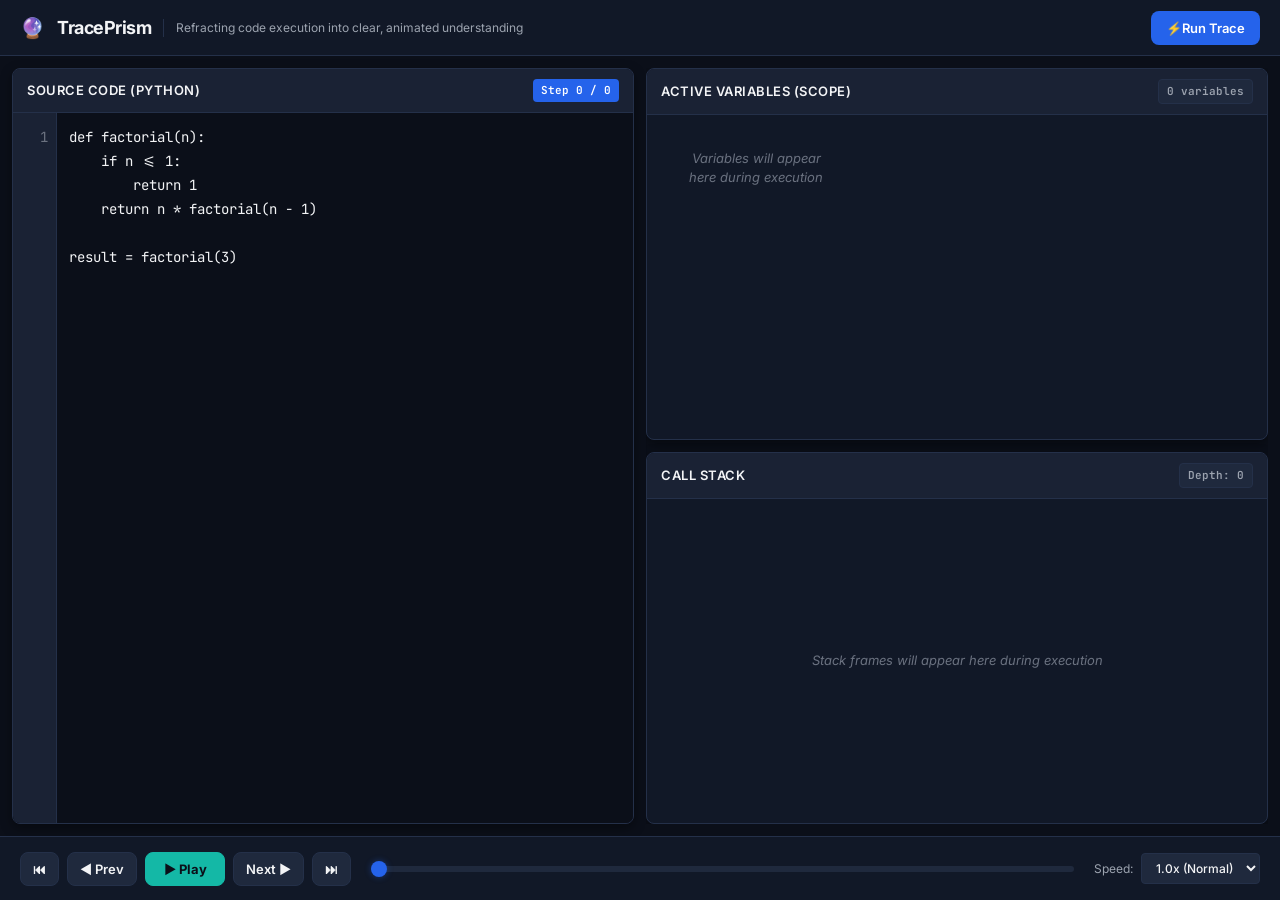
==== frontend/index.html @ 5788d7be "feat(frontend): implement responsive dark theme layout with CSS Grid, custom properties, and animati" ====
<!DOCTYPE html>
<html lang="en">
<head>
    <meta charset="UTF-8">
    <meta name="viewport" content="width=device-width, initial-scale=1.0">
    <title>TracePrism - Interactive Code & Memory Visualizer</title>
    
    <!-- Google Fonts: Inter (UI) & JetBrains Mono (Code) -->
    <link rel="preconnect" href="https://fonts.googleapis.com">
    <link rel="preconnect" href="https://fonts.gstatic.com" crossorigin>
    <link href="https://fonts.googleapis.com/css2?family=Inter:wght@400;500;600;700&family=JetBrains+Mono:wght@400;500;600&display=swap" rel="stylesheet">      <!-- show text using default system font then swap to custom font once it loads -->
    
    <link rel="stylesheet" href="style.css">
</head>

<body>
    <div class="app-container">
        <header class="header">     <!-- Header Bar -->
            <div class="header-brand">
                <span class="logo-icon">🔮</span>
                <h1 class="logo-title">TracePrism</h1>
                <span class="tagline">Refracting code execution into clear, animated understanding</span>
            </div>
            <div class="header-actions">
                <button id="btn-trace" class="btn btn-primary">
                    <span class="btn-icon">⚡</span> Run Trace
                </button>
            </div>
        </header>

        <!-- Main Workspace (Grid: Left Editor, Right Visualizers) -->
        <main class="workspace">
            <!-- Left Panel: Code Input & Stepper -->
            <section class="panel panel-editor">
                <div class="panel-header">
                    <span class="panel-title">Source Code (Python)</span>
                    <span id="step-indicator" class="badge">Step 0 / 0</span>
                </div>
                <div class="editor-wrapper">
                    <!-- Line Numbers Gutter -->
                    <div id="line-numbers" class="line-numbers">1</div>
                    <!-- Code Textarea -->
                    <textarea id="code-input" class="code-input" spellcheck="false">def factorial(n):
    if n <= 1:
        return 1
    return n * factorial(n - 1)

result = factorial(3)</textarea>
                    <!-- Visual Line Highlight Overlay -->
                    <div id="line-highlight" class="line-highlight"></div>
                </div>
            </section>

            <!-- Right Panel: State Visualizers (Vars on Top, Stack on Bottom) -->
            <section class="panel-group">
                <!-- Top Right: Variables Panel -->
                <section class="panel panel-variables">
                    <div class="panel-header">
                        <span class="panel-title">Active Variables (Scope)</span>
                        <span id="var-count" class="badge badge-subtle">0 variables</span>
                    </div>
                    <div id="variables-container" class="variables-grid">
                        <div class="empty-state">Variables will appear here during execution</div>
                    </div>
                </section>

                <!-- Bottom Right: Call Stack Panel -->
                <section class="panel panel-stack">
                    <div class="panel-header">
                        <span class="panel-title">Call Stack</span>
                        <span id="stack-depth" class="badge badge-subtle">Depth: 0</span>
                    </div>
                    <div id="stack-container" class="stack-list">
                        <div class="empty-state">Stack frames will appear here during execution</div>
                    </div>
                </section>
            </section>
        </main>

        <!-- Bottom Playback Control Bar -->
        <footer class="controls-bar">
            <div class="controls-group">
                <button id="btn-first" class="btn btn-control" title="Jump to start (Home)">⏮</button>
                <button id="btn-prev" class="btn btn-control" title="Previous step (Left Arrow)">◀ Prev</button>
                <button id="btn-play" class="btn btn-control btn-play" title="Auto-play (Space)">▶ Play</button>
                <button id="btn-next" class="btn btn-control" title="Next step (Right Arrow)">Next ▶</button>
                <button id="btn-last" class="btn btn-control" title="Jump to end (End)">⏭</button>
            </div>

            <!-- Progress Bar / Scrubber -->
            <div class="scrubber-wrapper">
                <input type="range" id="timeline-slider" class="timeline-slider" min="0" max="0" value="0">
            </div>

            <!-- Speed Control -->
            <div class="speed-group">
                <label for="speed-select" class="speed-label">Speed:</label>
                <select id="speed-select" class="speed-select">
                    <option value="1500">0.5x (Slow)</option>
                    <option value="800" selected>1.0x (Normal)</option>
                    <option value="400">2.0x (Fast)</option>
                    <option value="150">4.0x (Turbo)</option>
                </select>
            </div>
        </footer>
    </div>

    <script src="app.js"></script>
    <script src="visualizer.js"></script>
    <script src="controls.js"></script>
</body>
</html>
---- frontend/style.css ----
:root {
    /* Background Palette (Dark Navy & Charcoal) */
    --bg-app: #0b0f19;
    --bg-panel: #111827;
    --bg-panel-header: #1a2234;
    --bg-element: #1f293d;
    --bg-element-hover: #2d3a54;

    /* Text Palette */
    --text-main: #f3f4f6;
    --text-muted: #9ca3af;
    --text-dim: #6b7280;

    /* Brand & Accent Colors */
    --accent-blue: #2563eb;
    --accent-blue-hover: #1d4ed8;
    --accent-blue-glow: rgba(37, 99, 235, 0.4);
    --accent-teal: #14b8a6;
    --accent-red: #ef4444;

    /* Data Type Color Coding (Accessible Hues) */
    --type-int: #60a5fa;      /* Blue */
    --type-float: #38bdf8;    /* Sky Blue */
    --type-str: #4ade80;      /* Green */
    --type-bool: #f87171;     /* Soft Red */
    --type-list: #fb923c;     /* Orange */
    --type-dict: #c084fc;     /* Purple */
    --type-none: #9ca3af;     /* Gray */

    /* Typography */
    --font-ui: 'Inter', -apple-system, BlinkMacSystemFont, sans-serif;
    --font-code: 'JetBrains Mono', 'Fira Code', monospace;
    --line-height-code: 24px;
    --font-size-code: 14px;

    /* Borders & Shadows */
    --border-color: #243049;
    --border-radius-sm: 4px;
    --border-radius-md: 8px;
    --border-radius-lg: 12px;
    --shadow-panel: 0 4px 12px rgba(0, 0, 0, 0.4);

    /* Animation Timing */
    --transition-fast: 150ms ease;
    --transition-normal: 250ms ease;
    --transition-smooth: 350ms cubic-bezier(0.4, 0, 0.2, 1);
}

/* global reset and base rules */
*, *::before, *::after {
    box-sizing: border-box;
    margin: 0;
    padding: 0;
}

html, body {
    width: 100%;
    height: 100%;
    overflow: hidden;       /* App acts like a desktop software window */
    background-color: var(--bg-app);
    color: var(--text-main);
    font-family: var(--font-ui);
    font-size: 14px;
    line-height: 1.5;
    -webkit-font-smoothing: antialiased;
}

   /* master app container (css grid) */
.app-container {
    display: grid;
    grid-template-rows: 56px 1fr 64px;  /* Rows: Header, Workspace, Controls */
    width: 100vw;
    height: 100vh;
}

 /* header bar */
.header {
    display: flex;
    align-items: center;
    justify-content: space-between;
    padding: 0 20px;
    background-color: var(--bg-panel);
    border-bottom: 1px solid var(--border-color);
    z-index: 10;
}

.header-brand {
    display: flex;
    align-items: center;
    gap: 12px;
}

.logo-icon {
    font-size: 20px;
}

.logo-title {
    font-size: 18px;
    font-weight: 700;
    color: var(--text-main);
    letter-spacing: -0.5px;
}

.tagline {
    font-size: 12px;
    color: var(--text-muted);
    border-left: 1px solid var(--border-color);
    padding-left: 12px;
}

/* main workspace (2 cols) */
.workspace {
    display: grid;
    grid-template-columns: 1fr 1fr; /* 50% Editor, 50% Visualizer */
    gap: 12px;
    padding: 12px;
    height: 100%;
    overflow: hidden;
}

/* Right side vertical panel stack */
.panel-group {
    display: grid;
    grid-template-rows: 1fr 1fr; /* 50% Variables (Top), 50% Stack (Bottom) */
    gap: 12px;
    height: 100%;
    overflow: hidden;
}

/* SHARED PANEL STYLING */
.panel {
    display: flex;
    flex-direction: column;
    background-color: var(--bg-panel);
    border: 1px solid var(--border-color);
    border-radius: var(--border-radius-md);
    box-shadow: var(--shadow-panel);
    overflow: hidden;
}

.panel-header {
    display: flex;
    align-items: center;
    justify-content: space-between;
    padding: 10px 14px;
    background-color: var(--bg-panel-header);
    border-bottom: 1px solid var(--border-color);
    flex-shrink: 0;
}

.panel-title {
    font-size: 13px;
    font-weight: 600;
    color: var(--text-main);
    text-transform: uppercase;
    letter-spacing: 0.5px;
}

.badge {
    font-family: var(--font-code);
    font-size: 11px;
    font-weight: 600;
    padding: 3px 8px;
    border-radius: var(--border-radius-sm);
    background-color: var(--accent-blue);
    color: #ffffff;
}

.badge-subtle {
    background-color: var(--bg-element);
    color: var(--text-muted);
    border: 1px solid var(--border-color);
}

.empty-state {
    display: flex;
    align-items: center;
    justify-content: center;
    height: 100%;
    color: var(--text-dim);
    font-style: italic;
    font-size: 13px;
    text-align: center;
    padding: 20px;
}

/* code editor and line highlighting */
.panel-editor {
    height: 100%;
}

.editor-wrapper {
    position: relative;
    display: flex;
    flex: 1;
    height: 100%;
    overflow: hidden;
    background-color: var(--bg-app);
}

.line-numbers {
    width: 44px;
    padding: 12px 8px 12px 0;
    background-color: var(--bg-panel-header);
    color: var(--text-dim);
    font-family: var(--font-code);
    font-size: var(--font-size-code);
    line-height: var(--line-height-code);
    text-align: right;
    user-select: none;
    border-right: 1px solid var(--border-color);
    overflow: hidden;
}

.code-input {
    flex: 1;
    padding: 12px;
    background: transparent;
    border: none;
    outline: none;
    resize: none;
    color: var(--text-main);
    font-family: var(--font-code);
    font-size: var(--font-size-code);
    line-height: var(--line-height-code);
    white-space: pre;
    overflow: auto;
    z-index: 2;
}

/* Gliding Active Line Highlight Overlay */
.line-highlight {
    position: absolute;
    left: 44px; /* Offset past line numbers gutter */
    right: 0;
    top: 12px; /* Starts at line 1 */
    height: var(--line-height-code);
    background: linear-gradient(90deg, rgba(37, 99, 235, 0.25) 0%, rgba(37, 99, 235, 0.05) 100%);
    border-left: 3px solid var(--accent-blue);
    pointer-events: none;
    transition: top var(--transition-fast);
    z-index: 1;
    display: none; /* Shown during trace stepping */
}

/* variables grid and glow animation */
.variables-grid {
    display: grid;
    grid-template-columns: repeat(auto-fill, minmax(180px, 1fr));
    gap: 10px;
    padding: 14px;
    overflow-y: auto;
    align-content: start;
    flex: 1;
}

.var-card {
    display: flex;
    flex-direction: column;
    background-color: var(--bg-element);
    border: 1px solid var(--border-color);
    border-radius: var(--border-radius-md);
    padding: 10px 12px;
    font-family: var(--font-code);
    transition: all var(--transition-normal);
}

.var-card-header {
    display: flex;
    justify-content: space-between;
    align-items: center;
    margin-bottom: 6px;
}

.var-name {
    font-weight: 600;
    color: var(--text-main);
    font-size: 13px;
}

.var-type {
    font-size: 10px;
    text-transform: uppercase;
    padding: 1px 5px;
    border-radius: var(--border-radius-sm);
    background-color: rgba(255, 255, 255, 0.08);
}

.var-value {
    font-size: 14px;
    word-break: break-all;
}

/* Type Specific Text Colors */
.var-card[data-type="int"] .var-value,
.var-card[data-type="int"] .var-type { color: var(--type-int); }

.var-card[data-type="float"] .var-value,
.var-card[data-type="float"] .var-type { color: var(--type-float); }

.var-card[data-type="str"] .var-value,
.var-card[data-type="str"] .var-type { color: var(--type-str); }

.var-card[data-type="bool"] .var-value,
.var-card[data-type="bool"] .var-type { color: var(--type-bool); }

.var-card[data-type="list"] .var-value,
.var-card[data-type="list"] .var-type { color: var(--type-list); }

.var-card[data-type="dict"] .var-value,
.var-card[data-type="dict"] .var-type { color: var(--type-dict); }

.var-card[data-type="NoneType"] .var-value { color: var(--type-none); }


/* Changed Variable Glow Keyframe Animation */
@keyframes varGlowPulse {
    0% {
        box-shadow: 0 0 0 0 rgba(37, 99, 235, 0.7);
        border-color: var(--accent-blue);
        transform: scale(1.02);
    }
    70% {
        box-shadow: 0 0 0 8px rgba(37, 99, 235, 0);
        border-color: var(--accent-blue);
        transform: scale(1);
    }
    100% {
        box-shadow: 0 0 0 0 rgba(37, 99, 235, 0);
        border-color: var(--border-color);
        transform: scale(1);
    }
}

.var-card.var-changed {
    animation: varGlowPulse 600ms ease-out;
}

/* call stack and push/pop keyframes */
.stack-list {
    display: flex;
    flex-direction: column-reverse; /* New frames appear on top visually */
    gap: 8px;
    padding: 14px;
    overflow-y: auto;
    flex: 1;
}

.stack-frame {
    display: flex;
    align-items: center;
    justify-content: space-between;
    padding: 10px 14px;
    background-color: var(--bg-element);
    border: 1px solid var(--border-color);
    border-left: 4px solid var(--accent-teal);
    border-radius: var(--border-radius-sm);
    font-family: var(--font-code);
    font-size: 13px;
    animation: framePush 300ms cubic-bezier(0.16, 1, 0.3, 1) forwards;
}

.stack-frame.active-frame {
    border-left-color: var(--accent-blue);
    background-color: #1e2d4a;
}

.frame-func {
    font-weight: 600;
    color: var(--text-main);
}

.frame-line {
    font-size: 11px;
    color: var(--text-muted);
}

@keyframes framePush {
    from {
        opacity: 0;
        transform: translateY(12px) scale(0.96);
    }
    to {
        opacity: 1;
        transform: translateY(0) scale(1);
    }
}

@keyframes framePop {
    from {
        opacity: 1;
        transform: translateY(0) scale(1);
    }
    to {
        opacity: 0;
        transform: translateY(-12px) scale(0.96);
    }
}

.stack-frame.popping {
    animation: framePop 250ms ease-in forwards;
}

/* controls bar and slider */
.controls-bar {
    display: flex;
    align-items: center;
    justify-content: space-between;
    gap: 20px;
    padding: 0 20px;
    background-color: var(--bg-panel);
    border-top: 1px solid var(--border-color);
    z-index: 10;
}

.controls-group {
    display: flex;
    align-items: center;
    gap: 8px;
}

/* Button Base Styles */
.btn {
    display: inline-flex;
    align-items: center;
    justify-content: center;
    padding: 8px 14px;
    font-family: var(--font-ui);
    font-size: 13px;
    font-weight: 600;
    border-radius: var(--border-radius-md);
    border: 1px solid transparent;
    cursor: pointer;
    user-select: none;
    transition: all var(--transition-fast);
}

.btn:active {
    transform: translateY(1px);
}

.btn-primary {
    background-color: var(--accent-blue);
    color: #ffffff;
}

.btn-primary:hover {
    background-color: var(--accent-blue-hover);
    box-shadow: 0 0 12px var(--accent-blue-glow);
}

.btn-control {
    background-color: var(--bg-element);
    border-color: var(--border-color);
    color: var(--text-main);
    padding: 8px 12px;
}

.btn-control:hover {
    background-color: var(--bg-element-hover);
    border-color: var(--text-dim);
}

.btn-play {
    background-color: var(--accent-teal);
    border-color: var(--accent-teal);
    color: #0b0f19;
    font-weight: 700;
    min-width: 80px;
}

.btn-play:hover {
    filter: brightness(1.1);
    box-shadow: 0 0 10px rgba(20, 184, 166, 0.4);
}

/* Timeline Scrubber Slider */
.scrubber-wrapper {
    flex: 1;
    display: flex;
    align-items: center;
}

.timeline-slider {
    width: 100%;
    height: 6px;
    -webkit-appearance: none;
    appearance: none;
    background: var(--bg-element);
    border-radius: 3px;
    outline: none;
    cursor: pointer;
}

.timeline-slider::-webkit-slider-thumb {
    -webkit-appearance: none;
    appearance: none;
    width: 16px;
    height: 16px;
    border-radius: 50%;
    background: var(--accent-blue);
    cursor: pointer;
    box-shadow: 0 0 6px var(--accent-blue-glow);
    transition: transform var(--transition-fast);
}

.timeline-slider::-webkit-slider-thumb:hover {
    transform: scale(1.2);
}

/* Speed Dropdown */
.speed-group {
    display: flex;
    align-items: center;
    gap: 8px;
}

.speed-label {
    font-size: 12px;
    color: var(--text-muted);
}

.speed-select {
    background-color: var(--bg-element);
    border: 1px solid var(--border-color);
    color: var(--text-main);
    font-family: var(--font-ui);
    font-size: 12px;
    font-weight: 500;
    padding: 6px 10px;
    border-radius: var(--border-radius-sm);
    outline: none;
    cursor: pointer;
}

.speed-select:hover {
    border-color: var(--text-dim);
}

/* responsive media queries */
@media (max-width: 900px) {
    body {
        overflow: auto; /* Allow scrolling on smaller vertical viewports */
    }

    .app-container {
        height: auto;
        min-height: 100vh;
        grid-template-rows: auto auto auto;
    }

    .workspace {
        grid-template-columns: 1fr; /* Stack panels into a single column */
        height: auto;
    }

    .editor-wrapper {
        min-height: 280px;
    }

    .panel-group {
        grid-template-rows: auto auto;
        min-height: 400px;
    }

    .controls-bar {
        position: sticky;
        bottom: 0;
        flex-wrap: wrap;
        padding: 12px;
    }
}
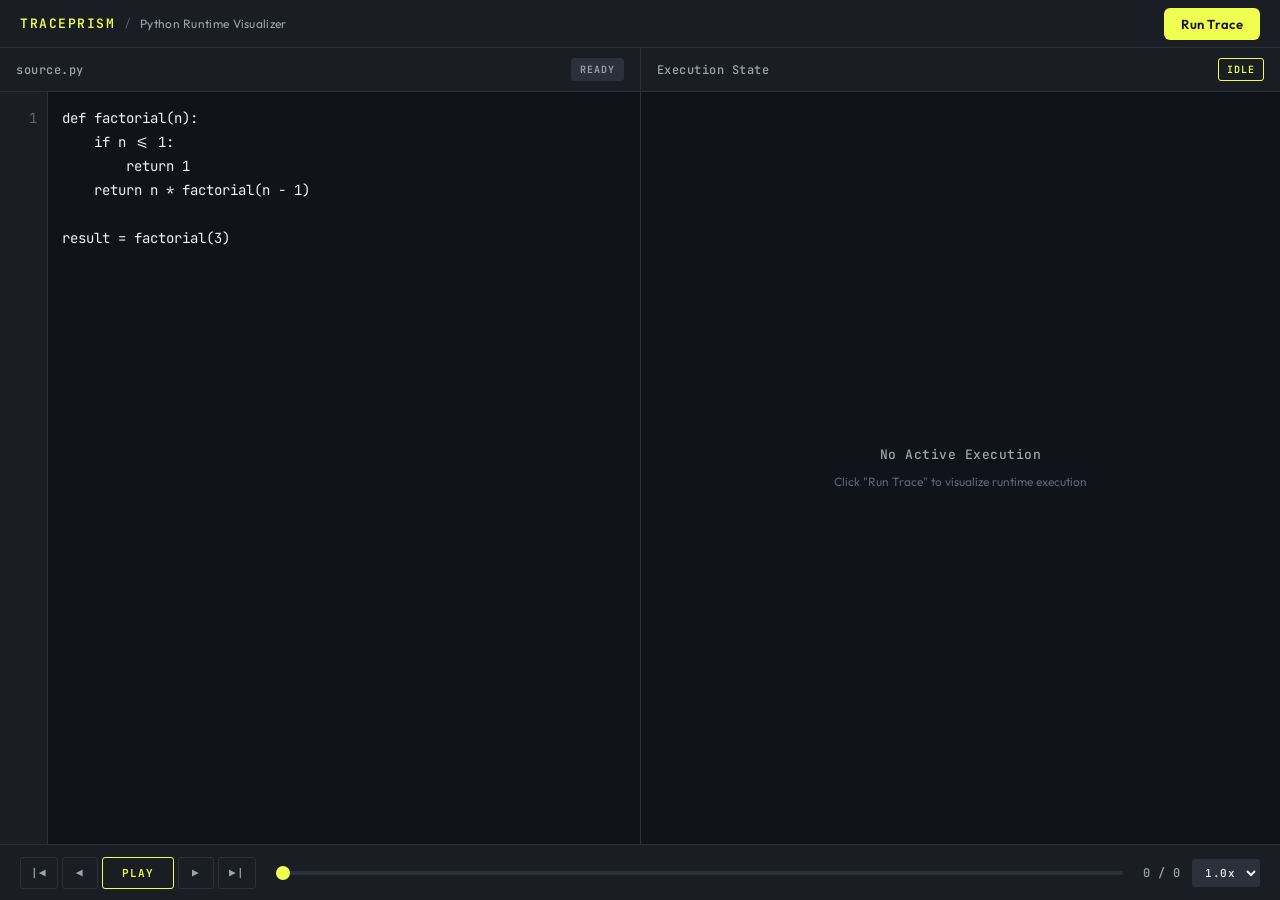
==== commit 4b1abf87: "feat(frontend): redesign with Night Shift palette, Outfit font, unified canvas" ====
--- a/frontend/index.html
+++ b/frontend/index.html
@@ -3,44 +3,42 @@
 <head>
     <meta charset="UTF-8">
     <meta name="viewport" content="width=device-width, initial-scale=1.0">
-    <title>TracePrism - Interactive Code & Memory Visualizer</title>
+    <title>TracePrism - Runtime Code Visualizer</title>
     
-    <!-- Google Fonts: Inter (UI) & JetBrains Mono (Code) -->
+    <!-- Google Fonts: Outfit (UI) & JetBrains Mono (Code) -->
     <link rel="preconnect" href="https://fonts.googleapis.com">
     <link rel="preconnect" href="https://fonts.gstatic.com" crossorigin>
-    <link href="https://fonts.googleapis.com/css2?family=Inter:wght@400;500;600;700&family=JetBrains+Mono:wght@400;500;600&display=swap" rel="stylesheet">      <!-- show text using default system font then swap to custom font once it loads -->
+    <link href="https://fonts.googleapis.com/css2?family=JetBrains+Mono:ital,wght@0,400;0,500;0,600;1,400&family=Outfit:wght@400;500;600;700&display=swap" rel="stylesheet">     <!-- show text using default system font then swap to custom font once it loads -->
     
     <link rel="stylesheet" href="style.css">
 </head>
 
 <body>
-    <div class="app-container">
-        <header class="header">     <!-- Header Bar -->
-            <div class="header-brand">
-                <span class="logo-icon">🔮</span>
-                <h1 class="logo-title">TracePrism</h1>
-                <span class="tagline">Refracting code execution into clear, animated understanding</span>
+    <div class="app-layout">
+        <header class="topbar">     <!-- Top Command Bar -->
+            <div class="brand">
+                <span class="brand-name">TRACEPRISM</span>
+                <span class="brand-divider">/</span>
+                <span class="brand-sub">Python Runtime Visualizer</span>
             </div>
-            <div class="header-actions">
-                <button id="btn-trace" class="btn btn-primary">
-                    <span class="btn-icon">⚡</span> Run Trace
-                </button>
+            <div class="topbar-actions">
+                <button id="btn-trace" class="btn btn-primary">Run Trace</button>
             </div>
         </header>
 
-        <!-- Main Workspace (Grid: Left Editor, Right Visualizers) -->
+        <!-- Main Workspace (Grid: Left Editor, Right Unified Canvas) -->
         <main class="workspace">
-            <!-- Left Panel: Code Input & Stepper -->
-            <section class="panel panel-editor">
-                <div class="panel-header">
-                    <span class="panel-title">Source Code (Python)</span>
-                    <span id="step-indicator" class="badge">Step 0 / 0</span>
+            <!-- Left Pane: Code Input & Line Stepper -->
+            <section class="editor-pane">
+                <div class="pane-header">
+                    <span class="pane-title">source.py</span>
+                    <span id="step-indicator" class="status-tag">READY</span>
                 </div>
-                <div class="editor-wrapper">
+                <div class="editor-container">
                     <!-- Line Numbers Gutter -->
                     <div id="line-numbers" class="line-numbers">1</div>
                     <!-- Code Textarea -->
-                    <textarea id="code-input" class="code-input" spellcheck="false">def factorial(n):
+                    <textarea id="code-input" class="code-editor" spellcheck="false">def factorial(n):
     if n <= 1:
         return 1
     return n * factorial(n - 1)
@@ -51,55 +49,44 @@
                 </div>
             </section>
 
-            <!-- Right Panel: State Visualizers (Vars on Top, Stack on Bottom) -->
-            <section class="panel-group">
-                <!-- Top Right: Variables Panel -->
-                <section class="panel panel-variables">
-                    <div class="panel-header">
-                        <span class="panel-title">Active Variables (Scope)</span>
-                        <span id="var-count" class="badge badge-subtle">0 variables</span>
+            <!-- Right Pane: Unified Adaptive Canvas (vars, stack, arrays, trees all render here) -->
+            <section class="canvas-pane">
+                <div class="pane-header">
+                    <span class="pane-title">Execution State</span>
+                    <span id="viz-mode" class="status-tag tag-accent">IDLE</span>
+                </div>
+                <div id="viz-canvas" class="viz-canvas">
+                    <div class="canvas-placeholder">
+                        <span class="placeholder-title">No Active Execution</span>
+                        <span class="placeholder-sub">Click "Run Trace" to visualize runtime execution</span>
                     </div>
-                    <div id="variables-container" class="variables-grid">
-                        <div class="empty-state">Variables will appear here during execution</div>
-                    </div>
-                </section>
-
-                <!-- Bottom Right: Call Stack Panel -->
-                <section class="panel panel-stack">
-                    <div class="panel-header">
-                        <span class="panel-title">Call Stack</span>
-                        <span id="stack-depth" class="badge badge-subtle">Depth: 0</span>
-                    </div>
-                    <div id="stack-container" class="stack-list">
-                        <div class="empty-state">Stack frames will appear here during execution</div>
-                    </div>
-                </section>
+                </div>
             </section>
         </main>
 
-        <!-- Bottom Playback Control Bar -->
-        <footer class="controls-bar">
-            <div class="controls-group">
-                <button id="btn-first" class="btn btn-control" title="Jump to start (Home)">⏮</button>
-                <button id="btn-prev" class="btn btn-control" title="Previous step (Left Arrow)">◀ Prev</button>
-                <button id="btn-play" class="btn btn-control btn-play" title="Auto-play (Space)">▶ Play</button>
-                <button id="btn-next" class="btn btn-control" title="Next step (Right Arrow)">Next ▶</button>
-                <button id="btn-last" class="btn btn-control" title="Jump to end (End)">⏭</button>
+        <!-- Bottom Playback Deck -->
+        <footer class="playback-deck">
+            <div class="playback-controls">
+                <button id="btn-first" class="btn-deck" title="Jump to start (Home)">|◀</button>
+                <button id="btn-prev" class="btn-deck" title="Previous step (Left Arrow)">◀</button>
+                <button id="btn-play" class="btn-deck btn-deck-primary" title="Play/Pause (Space)">PLAY</button>
+                <button id="btn-next" class="btn-deck" title="Next step (Right Arrow)">▶</button>
+                <button id="btn-last" class="btn-deck" title="Jump to end (End)">▶|</button>
             </div>
 
-            <!-- Progress Bar / Scrubber -->
-            <div class="scrubber-wrapper">
-                <input type="range" id="timeline-slider" class="timeline-slider" min="0" max="0" value="0">
+            <!-- Progress Scrubber -->
+            <div class="scrubber-container">
+                <input type="range" id="timeline-slider" class="scrubber-track" min="0" max="0" value="0">
             </div>
 
-            <!-- Speed Control -->
-            <div class="speed-group">
-                <label for="speed-select" class="speed-label">Speed:</label>
-                <select id="speed-select" class="speed-select">
-                    <option value="1500">0.5x (Slow)</option>
-                    <option value="800" selected>1.0x (Normal)</option>
-                    <option value="400">2.0x (Fast)</option>
-                    <option value="150">4.0x (Turbo)</option>
+            <!-- Step Counter & Speed Control -->
+            <div class="deck-meta">
+                <span id="step-counter" class="step-counter">0 / 0</span>
+                <select id="speed-select" class="speed-dropdown">
+                    <option value="1200">0.5x</option>
+                    <option value="600" selected>1.0x</option>
+                    <option value="300">2.0x</option>
+                    <option value="100">4.0x</option>
                 </select>
             </div>
         </footer>
--- a/frontend/style.css
+++ b/frontend/style.css
@@ -1,49 +1,50 @@
 :root {
-    /* Background Palette (Dark Navy & Charcoal) */
-    --bg-app: #0b0f19;
-    --bg-panel: #111827;
-    --bg-panel-header: #1a2234;
-    --bg-element: #1f293d;
-    --bg-element-hover: #2d3a54;
+    /* Background Palette (Night Shift) */
+    --bg-app: #10131a;
+    --bg-pane: #1a1d24;
+    --bg-pane-header: #22262f;
+    --bg-element: #2b303b;
+    --bg-element-hover: #363c4a;
 
     /* Text Palette */
     --text-main: #f3f4f6;
     --text-muted: #9ca3af;
-    --text-dim: #6b7280;
+    --text-dim: #5f6577;
 
     /* Brand & Accent Colors */
-    --accent-blue: #2563eb;
-    --accent-blue-hover: #1d4ed8;
-    --accent-blue-glow: rgba(37, 99, 235, 0.4);
-    --accent-teal: #14b8a6;
-    --accent-red: #ef4444;
-
-    /* Data Type Color Coding (Accessible Hues) */
-    --type-int: #60a5fa;      /* Blue */
-    --type-float: #38bdf8;    /* Sky Blue */
-    --type-str: #4ade80;      /* Green */
-    --type-bool: #f87171;     /* Soft Red */
-    --type-list: #fb923c;     /* Orange */
-    --type-dict: #c084fc;     /* Purple */
-    --type-none: #9ca3af;     /* Gray */
+    --accent-lime: #efff4f;
+    --accent-lime-dim: #d4e345;
+    --accent-cyan: #38bdf8;
+    --accent-coral: #f87171;
+
+    /* Data Type Color Coding */
+    --type-int: #efff4f;       /* Laser lemon */
+    --type-float: #38bdf8;     /* Sky blue */
+    --type-str: #4ade80;       /* Green */
+    --type-bool: #f87171;      /* Red */
+    --type-list: #fb923c;      /* Orange */
+    --type-dict: #c084fc;      /* Purple */
+    --type-none: #9ca3af;      /* Gray */
 
     /* Typography */
-    --font-ui: 'Inter', -apple-system, BlinkMacSystemFont, sans-serif;
+    --font-ui: 'Outfit', -apple-system, BlinkMacSystemFont, sans-serif;
     --font-code: 'JetBrains Mono', 'Fira Code', monospace;
     --line-height-code: 24px;
     --font-size-code: 14px;
 
-    /* Borders & Shadows */
-    --border-color: #243049;
-    --border-radius-sm: 4px;
-    --border-radius-md: 8px;
-    --border-radius-lg: 12px;
-    --shadow-panel: 0 4px 12px rgba(0, 0, 0, 0.4);
+    /* Borders & Radii */
+    --border-color: #2b303b;
+    --border-strong: #3f4656;
+    --radius-sm: 3px;
+    --radius-md: 6px;
+    --radius-lg: 10px;
 
     /* Animation Timing */
-    --transition-fast: 150ms ease;
-    --transition-normal: 250ms ease;
-    --transition-smooth: 350ms cubic-bezier(0.4, 0, 0.2, 1);
+    --ease-out-soft: cubic-bezier(0.22, 1, 0.36, 1);
+    --ease-spring: cubic-bezier(0.16, 1, 0.3, 1);
+    --transition-fast: 120ms var(--ease-out-soft);
+    --transition-normal: 220ms var(--ease-out-soft);
+    --transition-smooth: 380ms var(--ease-spring);
 }
 
 /* global reset and base rules */
@@ -65,131 +66,108 @@
     -webkit-font-smoothing: antialiased;
 }
 
-   /* master app container (css grid) */
-.app-container {
+/* master app layout (css grid) */
+.app-layout {
     display: grid;
-    grid-template-rows: 56px 1fr 64px;  /* Rows: Header, Workspace, Controls */
+    grid-template-rows: 48px 1fr 56px;      /* Rows: Topbar, Workspace, Playback Deck */
     width: 100vw;
     height: 100vh;
 }
 
- /* header bar */
-.header {
+/* top command bar */
+.topbar {
     display: flex;
     align-items: center;
     justify-content: space-between;
     padding: 0 20px;
-    background-color: var(--bg-panel);
+    background-color: var(--bg-pane);
     border-bottom: 1px solid var(--border-color);
     z-index: 10;
 }
 
-.header-brand {
-    display: flex;
-    align-items: center;
-    gap: 12px;
-}
-
-.logo-icon {
-    font-size: 20px;
-}
-
-.logo-title {
-    font-size: 18px;
-    font-weight: 700;
-    color: var(--text-main);
-    letter-spacing: -0.5px;
-}
-
-.tagline {
+.brand {
+    display: flex;
+    align-items: center;
+    gap: 10px;
+}
+
+.brand-name {
+    font-family: var(--font-code);
+    font-size: 13px;
+    font-weight: 600;
+    color: var(--accent-lime);
+    letter-spacing: 1.5px;
+}
+
+.brand-divider {
+    color: var(--text-dim);
+    font-weight: 300;
+}
+
+.brand-sub {
     font-size: 12px;
+    font-weight: 400;
     color: var(--text-muted);
-    border-left: 1px solid var(--border-color);
-    padding-left: 12px;
+    letter-spacing: 0.3px;
 }
 
 /* main workspace (2 cols) */
 .workspace {
     display: grid;
-    grid-template-columns: 1fr 1fr; /* 50% Editor, 50% Visualizer */
-    gap: 12px;
-    padding: 12px;
+    grid-template-columns: 1fr 1fr;         /* 50% Editor, 50% Unified Canvas */
+    gap: 1px;                               /* 1px gutter acts as border between panes */
+    background-color: var(--border-color);  /* gutter color */
     height: 100%;
     overflow: hidden;
 }
 
-/* Right side vertical panel stack */
-.panel-group {
-    display: grid;
-    grid-template-rows: 1fr 1fr; /* 50% Variables (Top), 50% Stack (Bottom) */
-    gap: 12px;
-    height: 100%;
+/* shared pane styling */
+.editor-pane,
+.canvas-pane {
+    display: flex;
+    flex-direction: column;
+    background-color: var(--bg-app);
     overflow: hidden;
 }
 
-/* SHARED PANEL STYLING */
-.panel {
-    display: flex;
-    flex-direction: column;
-    background-color: var(--bg-panel);
-    border: 1px solid var(--border-color);
-    border-radius: var(--border-radius-md);
-    box-shadow: var(--shadow-panel);
-    overflow: hidden;
-}
-
-.panel-header {
+.pane-header {
     display: flex;
     align-items: center;
     justify-content: space-between;
-    padding: 10px 14px;
-    background-color: var(--bg-panel-header);
+    padding: 10px 16px;
+    background-color: var(--bg-pane);
     border-bottom: 1px solid var(--border-color);
     flex-shrink: 0;
 }
 
-.panel-title {
-    font-size: 13px;
-    font-weight: 600;
-    color: var(--text-main);
-    text-transform: uppercase;
+.pane-title {
+    font-family: var(--font-code);
+    font-size: 12px;
+    font-weight: 500;
+    color: var(--text-muted);
     letter-spacing: 0.5px;
 }
 
-.badge {
-    font-family: var(--font-code);
-    font-size: 11px;
+.status-tag {
+    font-family: var(--font-code);
+    font-size: 10px;
     font-weight: 600;
     padding: 3px 8px;
-    border-radius: var(--border-radius-sm);
-    background-color: var(--accent-blue);
-    color: #ffffff;
-}
-
-.badge-subtle {
+    border-radius: var(--radius-sm);
     background-color: var(--bg-element);
     color: var(--text-muted);
     border: 1px solid var(--border-color);
-}
-
-.empty-state {
-    display: flex;
-    align-items: center;
-    justify-content: center;
-    height: 100%;
-    color: var(--text-dim);
-    font-style: italic;
-    font-size: 13px;
-    text-align: center;
-    padding: 20px;
+    letter-spacing: 1px;
+}
+
+.status-tag.tag-accent {
+    background-color: transparent;
+    color: var(--accent-lime);
+    border-color: var(--accent-lime);
 }
 
 /* code editor and line highlighting */
-.panel-editor {
-    height: 100%;
-}
-
-.editor-wrapper {
+.editor-container {
     position: relative;
     display: flex;
     flex: 1;
@@ -199,9 +177,9 @@
 }
 
 .line-numbers {
-    width: 44px;
-    padding: 12px 8px 12px 0;
-    background-color: var(--bg-panel-header);
+    width: 48px;
+    padding: 14px 10px 14px 0;
+    background-color: var(--bg-pane);
     color: var(--text-dim);
     font-family: var(--font-code);
     font-size: var(--font-size-code);
@@ -212,9 +190,9 @@
     overflow: hidden;
 }
 
-.code-input {
+.code-editor {
     flex: 1;
-    padding: 12px;
+    padding: 14px;
     background: transparent;
     border: none;
     outline: none;
@@ -231,119 +209,158 @@
 /* Gliding Active Line Highlight Overlay */
 .line-highlight {
     position: absolute;
-    left: 44px; /* Offset past line numbers gutter */
+    left: 48px;             /* Offset past line numbers gutter */
     right: 0;
-    top: 12px; /* Starts at line 1 */
+    top: 14px;              /* Starts at line 1 */
     height: var(--line-height-code);
-    background: linear-gradient(90deg, rgba(37, 99, 235, 0.25) 0%, rgba(37, 99, 235, 0.05) 100%);
-    border-left: 3px solid var(--accent-blue);
+    background-color: rgba(226, 255, 58, 0.08);
+    border-left: 2px solid var(--accent-lime);
     pointer-events: none;
     transition: top var(--transition-fast);
     z-index: 1;
-    display: none; /* Shown during trace stepping */
-}
-
-/* variables grid and glow animation */
-.variables-grid {
+    display: none;          /* Shown during trace stepping */
+}
+
+/* unified execution canvas */
+.viz-canvas {
+    position: relative;
+    flex: 1;
+    overflow-y: auto;
+    padding: 20px;
+    background-color: var(--bg-app);
+}
+
+.canvas-placeholder {
+    display: flex;
+    flex-direction: column;
+    align-items: center;
+    justify-content: center;
+    height: 100%;
+    gap: 8px;
+    text-align: center;
+}
+
+.placeholder-title {
+    font-family: var(--font-code);
+    font-size: 13px;
+    font-weight: 500;
+    color: var(--text-muted);
+    letter-spacing: 0.5px;
+}
+
+.placeholder-sub {
+    font-size: 12px;
+    color: var(--text-dim);
+    max-width: 320px;
+}
+
+/* canvas renderers (variable chips, stack frames, etc all live inside #viz-canvas) */
+.viz-section {
+    margin-bottom: 24px;
+}
+
+.viz-section:last-child {
+    margin-bottom: 0;
+}
+
+.viz-section-label {
+    font-family: var(--font-code);
+    font-size: 10px;
+    font-weight: 600;
+    color: var(--text-dim);
+    text-transform: uppercase;
+    letter-spacing: 1.5px;
+    margin-bottom: 10px;
+    padding-left: 2px;
+}
+
+/* variable chips (replaces var-card) */
+.var-chips {
     display: grid;
-    grid-template-columns: repeat(auto-fill, minmax(180px, 1fr));
-    gap: 10px;
-    padding: 14px;
-    overflow-y: auto;
-    align-content: start;
-    flex: 1;
-}
-
-.var-card {
+    grid-template-columns: repeat(auto-fill, minmax(160px, 1fr));
+    gap: 8px;
+}
+
+.var-chip {
     display: flex;
     flex-direction: column;
-    background-color: var(--bg-element);
+    background-color: var(--bg-pane);
     border: 1px solid var(--border-color);
-    border-radius: var(--border-radius-md);
+    border-radius: var(--radius-md);
     padding: 10px 12px;
     font-family: var(--font-code);
-    transition: all var(--transition-normal);
-}
-
-.var-card-header {
+    transition: border-color var(--transition-normal), background-color var(--transition-normal);
+}
+
+.var-chip-head {
     display: flex;
     justify-content: space-between;
-    align-items: center;
-    margin-bottom: 6px;
-}
-
-.var-name {
+    align-items: baseline;
+    margin-bottom: 4px;
+    gap: 8px;
+}
+
+.var-chip-name {
     font-weight: 600;
     color: var(--text-main);
     font-size: 13px;
 }
 
-.var-type {
-    font-size: 10px;
+.var-chip-type {
+    font-size: 9px;
     text-transform: uppercase;
-    padding: 1px 5px;
-    border-radius: var(--border-radius-sm);
-    background-color: rgba(255, 255, 255, 0.08);
-}
-
-.var-value {
+    letter-spacing: 1px;
+    color: var(--text-dim);
+}
+
+.var-chip-value {
     font-size: 14px;
+    font-weight: 500;
     word-break: break-all;
 }
 
 /* Type Specific Text Colors */
-.var-card[data-type="int"] .var-value,
-.var-card[data-type="int"] .var-type { color: var(--type-int); }
-
-.var-card[data-type="float"] .var-value,
-.var-card[data-type="float"] .var-type { color: var(--type-float); }
-
-.var-card[data-type="str"] .var-value,
-.var-card[data-type="str"] .var-type { color: var(--type-str); }
-
-.var-card[data-type="bool"] .var-value,
-.var-card[data-type="bool"] .var-type { color: var(--type-bool); }
-
-.var-card[data-type="list"] .var-value,
-.var-card[data-type="list"] .var-type { color: var(--type-list); }
-
-.var-card[data-type="dict"] .var-value,
-.var-card[data-type="dict"] .var-type { color: var(--type-dict); }
-
-.var-card[data-type="NoneType"] .var-value { color: var(--type-none); }
-
+.var-chip[data-type="int"] .var-chip-value,
+.var-chip[data-type="int"] .var-chip-type { color: var(--type-int); }
+
+.var-chip[data-type="float"] .var-chip-value,
+.var-chip[data-type="float"] .var-chip-type { color: var(--type-float); }
+
+.var-chip[data-type="str"] .var-chip-value,
+.var-chip[data-type="str"] .var-chip-type { color: var(--type-str); }
+
+.var-chip[data-type="bool"] .var-chip-value,
+.var-chip[data-type="bool"] .var-chip-type { color: var(--type-bool); }
+
+.var-chip[data-type="list"] .var-chip-value,
+.var-chip[data-type="list"] .var-chip-type { color: var(--type-list); }
+
+.var-chip[data-type="dict"] .var-chip-value,
+.var-chip[data-type="dict"] .var-chip-type { color: var(--type-dict); }
+
+.var-chip[data-type="NoneType"] .var-chip-value { color: var(--type-none); }
 
 /* Changed Variable Glow Keyframe Animation */
-@keyframes varGlowPulse {
+@keyframes chipFlash {
     0% {
-        box-shadow: 0 0 0 0 rgba(37, 99, 235, 0.7);
-        border-color: var(--accent-blue);
-        transform: scale(1.02);
-    }
-    70% {
-        box-shadow: 0 0 0 8px rgba(37, 99, 235, 0);
-        border-color: var(--accent-blue);
-        transform: scale(1);
+        border-color: var(--accent-lime);
+        background-color: rgba(226, 255, 58, 0.08);
     }
     100% {
-        box-shadow: 0 0 0 0 rgba(37, 99, 235, 0);
         border-color: var(--border-color);
-        transform: scale(1);
-    }
-}
-
-.var-card.var-changed {
-    animation: varGlowPulse 600ms ease-out;
-}
-
-/* call stack and push/pop keyframes */
-.stack-list {
-    display: flex;
-    flex-direction: column-reverse; /* New frames appear on top visually */
-    gap: 8px;
-    padding: 14px;
-    overflow-y: auto;
-    flex: 1;
+        background-color: var(--bg-pane);
+    }
+}
+
+.var-chip.chip-changed {
+    animation: chipFlash 700ms var(--ease-out-soft);
+}
+
+/* call stack frames (also inside unified canvas) */
+.stack-frames {
+    display: flex;
+    flex-direction: column-reverse;         /* New frames appear on top visually */
+    gap: 6px;
 }
 
 .stack-frame {
@@ -351,18 +368,17 @@
     align-items: center;
     justify-content: space-between;
     padding: 10px 14px;
-    background-color: var(--bg-element);
+    background-color: var(--bg-pane);
     border: 1px solid var(--border-color);
-    border-left: 4px solid var(--accent-teal);
-    border-radius: var(--border-radius-sm);
+    border-radius: var(--radius-md);
     font-family: var(--font-code);
     font-size: 13px;
-    animation: framePush 300ms cubic-bezier(0.16, 1, 0.3, 1) forwards;
+    animation: framePush 320ms var(--ease-spring) forwards;
 }
 
 .stack-frame.active-frame {
-    border-left-color: var(--accent-blue);
-    background-color: #1e2d4a;
+    border-color: var(--accent-cyan);
+    background-color: rgba(58, 245, 226, 0.06);
 }
 
 .frame-func {
@@ -370,15 +386,21 @@
     color: var(--text-main);
 }
 
+.frame-func .frame-arrow {
+    color: var(--accent-cyan);
+    margin-right: 6px;
+}
+
 .frame-line {
     font-size: 11px;
     color: var(--text-muted);
+    font-weight: 400;
 }
 
 @keyframes framePush {
     from {
         opacity: 0;
-        transform: translateY(12px) scale(0.96);
+        transform: translateY(10px) scale(0.98);
     }
     to {
         opacity: 1;
@@ -393,30 +415,29 @@
     }
     to {
         opacity: 0;
-        transform: translateY(-12px) scale(0.96);
+        transform: translateY(-10px) scale(0.98);
     }
 }
 
 .stack-frame.popping {
-    animation: framePop 250ms ease-in forwards;
-}
-
-/* controls bar and slider */
-.controls-bar {
-    display: flex;
-    align-items: center;
-    justify-content: space-between;
+    animation: framePop 240ms var(--ease-out-soft) forwards;
+}
+
+/* playback deck */
+.playback-deck {
+    display: flex;
+    align-items: center;
     gap: 20px;
     padding: 0 20px;
-    background-color: var(--bg-panel);
+    background-color: var(--bg-pane);
     border-top: 1px solid var(--border-color);
     z-index: 10;
 }
 
-.controls-group {
-    display: flex;
-    align-items: center;
-    gap: 8px;
+.playback-controls {
+    display: flex;
+    align-items: center;
+    gap: 4px;
 }
 
 /* Button Base Styles */
@@ -424,15 +445,15 @@
     display: inline-flex;
     align-items: center;
     justify-content: center;
-    padding: 8px 14px;
+    padding: 7px 16px;
     font-family: var(--font-ui);
     font-size: 13px;
     font-weight: 600;
-    border-radius: var(--border-radius-md);
+    border-radius: var(--radius-md);
     border: 1px solid transparent;
     cursor: pointer;
     user-select: none;
-    transition: all var(--transition-fast);
+    transition: background-color var(--transition-fast), border-color var(--transition-fast), color var(--transition-fast);
 }
 
 .btn:active {
@@ -440,133 +461,188 @@
 }
 
 .btn-primary {
-    background-color: var(--accent-blue);
-    color: #ffffff;
+    background-color: var(--accent-lime);
+    color: var(--bg-app);
+    letter-spacing: 0.3px;
 }
 
 .btn-primary:hover {
-    background-color: var(--accent-blue-hover);
-    box-shadow: 0 0 12px var(--accent-blue-glow);
-}
-
-.btn-control {
+    background-color: var(--accent-lime-dim);
+}
+
+/* Playback Deck Buttons */
+.btn-deck {
+    display: inline-flex;
+    align-items: center;
+    justify-content: center;
+    min-width: 36px;
+    height: 32px;
+    padding: 0 10px;
+    font-family: var(--font-code);
+    font-size: 11px;
+    font-weight: 500;
+    letter-spacing: 1px;
+    background-color: transparent;
+    color: var(--text-muted);
+    border: 1px solid var(--border-color);
+    border-radius: var(--radius-sm);
+    cursor: pointer;
+    transition: color var(--transition-fast), border-color var(--transition-fast), background-color var(--transition-fast);
+}
+
+.btn-deck:hover {
+    color: var(--text-main);
+    border-color: var(--border-strong);
     background-color: var(--bg-element);
-    border-color: var(--border-color);
-    color: var(--text-main);
-    padding: 8px 12px;
-}
-
-.btn-control:hover {
-    background-color: var(--bg-element-hover);
-    border-color: var(--text-dim);
-}
-
-.btn-play {
-    background-color: var(--accent-teal);
-    border-color: var(--accent-teal);
-    color: #0b0f19;
-    font-weight: 700;
-    min-width: 80px;
-}
-
-.btn-play:hover {
-    filter: brightness(1.1);
-    box-shadow: 0 0 10px rgba(20, 184, 166, 0.4);
+}
+
+.btn-deck-primary {
+    color: var(--accent-lime);
+    border-color: var(--accent-lime);
+    font-weight: 600;
+    min-width: 72px;
+}
+
+.btn-deck-primary:hover {
+    background-color: var(--accent-lime);
+    color: var(--bg-app);
 }
 
 /* Timeline Scrubber Slider */
-.scrubber-wrapper {
+.scrubber-container {
     flex: 1;
     display: flex;
     align-items: center;
 }
 
-.timeline-slider {
+.scrubber-track {
     width: 100%;
-    height: 6px;
+    height: 4px;
     -webkit-appearance: none;
     appearance: none;
     background: var(--bg-element);
-    border-radius: 3px;
+    border-radius: 2px;
     outline: none;
     cursor: pointer;
 }
 
-.timeline-slider::-webkit-slider-thumb {
+.scrubber-track::-webkit-slider-thumb {
     -webkit-appearance: none;
     appearance: none;
-    width: 16px;
-    height: 16px;
+    width: 14px;
+    height: 14px;
     border-radius: 50%;
-    background: var(--accent-blue);
+    background: var(--accent-lime);
     cursor: pointer;
-    box-shadow: 0 0 6px var(--accent-blue-glow);
     transition: transform var(--transition-fast);
 }
 
-.timeline-slider::-webkit-slider-thumb:hover {
-    transform: scale(1.2);
-}
-
-/* Speed Dropdown */
-.speed-group {
-    display: flex;
-    align-items: center;
-    gap: 8px;
-}
-
-.speed-label {
+.scrubber-track::-webkit-slider-thumb:hover {
+    transform: scale(1.3);
+}
+
+.scrubber-track::-moz-range-thumb {
+    width: 14px;
+    height: 14px;
+    border-radius: 50%;
+    background: var(--accent-lime);
+    border: none;
+    cursor: pointer;
+}
+
+/* Deck Meta (step counter and speed dropdown) */
+.deck-meta {
+    display: flex;
+    align-items: center;
+    gap: 12px;
+}
+
+.step-counter {
+    font-family: var(--font-code);
     font-size: 12px;
     color: var(--text-muted);
-}
-
-.speed-select {
+    font-weight: 500;
+    letter-spacing: 0.5px;
+}
+
+.speed-dropdown {
     background-color: var(--bg-element);
     border: 1px solid var(--border-color);
     color: var(--text-main);
-    font-family: var(--font-ui);
-    font-size: 12px;
+    font-family: var(--font-code);
+    font-size: 11px;
     font-weight: 500;
-    padding: 6px 10px;
-    border-radius: var(--border-radius-sm);
+    padding: 5px 8px;
+    border-radius: var(--radius-sm);
     outline: none;
     cursor: pointer;
-}
-
-.speed-select:hover {
-    border-color: var(--text-dim);
+    letter-spacing: 0.5px;
+}
+
+.speed-dropdown:hover {
+    border-color: var(--border-strong);
+}
+
+/* custom scrollbar (webkit) */
+.viz-canvas::-webkit-scrollbar,
+.code-editor::-webkit-scrollbar {
+    width: 10px;
+    height: 10px;
+}
+
+.viz-canvas::-webkit-scrollbar-track,
+.code-editor::-webkit-scrollbar-track {
+    background: transparent;
+}
+
+.viz-canvas::-webkit-scrollbar-thumb,
+.code-editor::-webkit-scrollbar-thumb {
+    background: var(--bg-element);
+    border-radius: 5px;
+}
+
+.viz-canvas::-webkit-scrollbar-thumb:hover,
+.code-editor::-webkit-scrollbar-thumb:hover {
+    background: var(--bg-element-hover);
 }
 
 /* responsive media queries */
 @media (max-width: 900px) {
     body {
-        overflow: auto; /* Allow scrolling on smaller vertical viewports */
-    }
-
-    .app-container {
+        overflow: auto;         /* Allow scrolling on smaller vertical viewports */
+    }
+
+    .app-layout {
         height: auto;
         min-height: 100vh;
         grid-template-rows: auto auto auto;
     }
 
     .workspace {
-        grid-template-columns: 1fr; /* Stack panels into a single column */
+        grid-template-columns: 1fr; /* Stack panes into a single column */
+        grid-template-rows: auto auto;
         height: auto;
     }
 
-    .editor-wrapper {
+    .editor-container {
         min-height: 280px;
     }
 
-    .panel-group {
-        grid-template-rows: auto auto;
+    .viz-canvas {
         min-height: 400px;
     }
 
-    .controls-bar {
+    .playback-deck {
         position: sticky;
         bottom: 0;
         flex-wrap: wrap;
-        padding: 12px;
+        padding: 10px 16px;
+        gap: 12px;
+    }
+
+    .scrubber-container {
+        order: 3;
+        width: 100%;
+        flex: 1 1 100%;
     }
 }
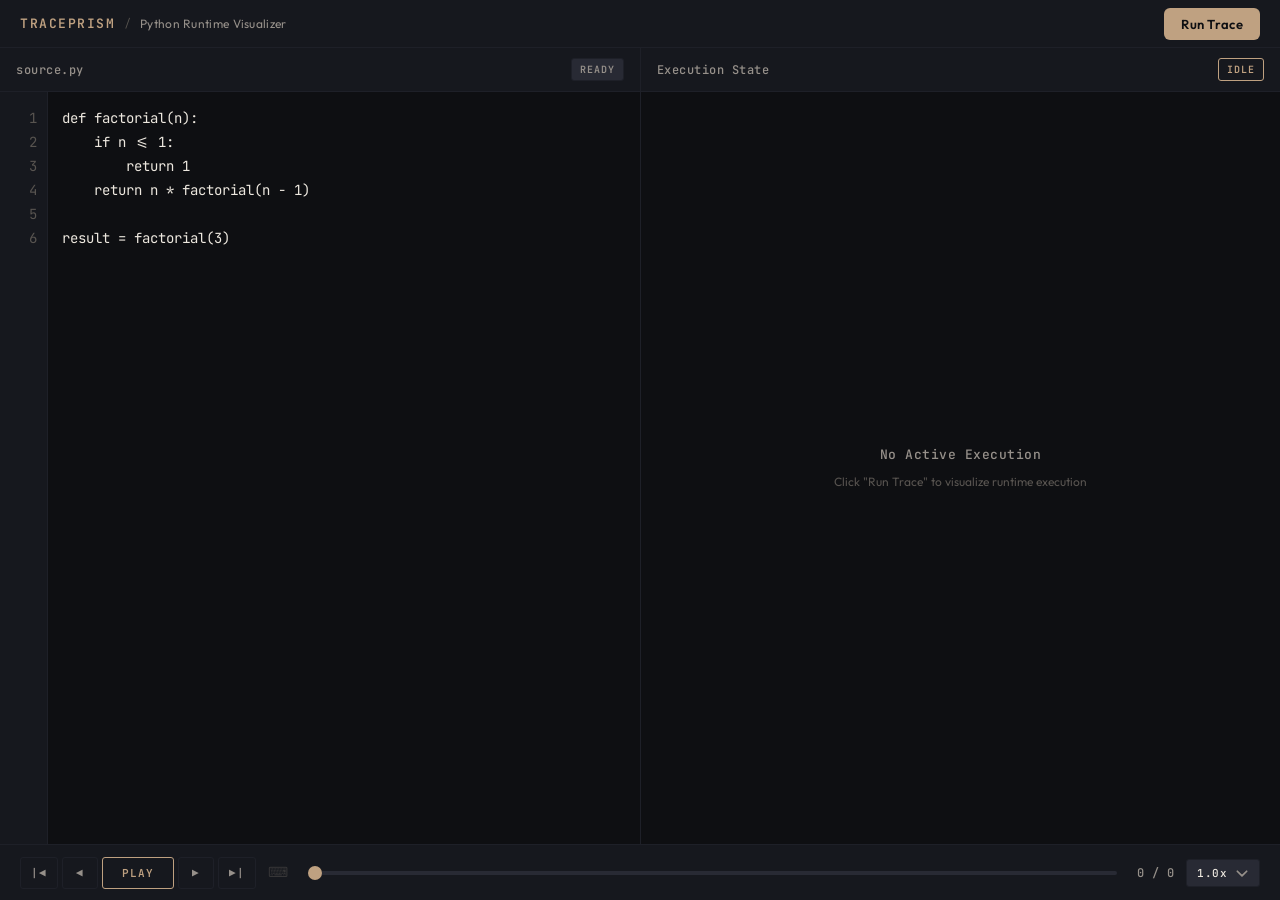
==== commit 4a8bc361: "added keyboard hints, lighter canvas pane background, and shortcut discoverability" ====
--- a/frontend/index.html
+++ b/frontend/index.html
@@ -66,12 +66,20 @@
 
         <!-- Bottom Playback Deck -->
         <footer class="playback-deck">
+            <!-- <div class="playback-controls">
+                <button id="btn-first" class="btn-deck" title="Jump to start (Home)">|◀</button>
+                <button id="btn-prev" class="btn-deck" title="Previous step (Left Arrow)">◀</button>
+                <button id="btn-play" class="btn-deck btn-deck-primary" title="Play/Pause (Space)">PLAY</button>
+                <button id="btn-next" class="btn-deck" title="Next step (Right Arrow)">▶</button>
+                <button id="btn-last" class="btn-deck" title="Jump to end (End)">▶|</button>
+            </div> -->
             <div class="playback-controls">
                 <button id="btn-first" class="btn-deck" title="Jump to start (Home)">|◀</button>
                 <button id="btn-prev" class="btn-deck" title="Previous step (Left Arrow)">◀</button>
                 <button id="btn-play" class="btn-deck btn-deck-primary" title="Play/Pause (Space)">PLAY</button>
                 <button id="btn-next" class="btn-deck" title="Next step (Right Arrow)">▶</button>
                 <button id="btn-last" class="btn-deck" title="Jump to end (End)">▶|</button>
+                <span class="kbd-hint" title="Ctrl+Enter to trace | Arrow keys to step | Space to play">⌨</span>
             </div>
 
             <!-- Progress Scrubber -->
--- a/frontend/style.css
+++ b/frontend/style.css
@@ -1,30 +1,30 @@
 :root {
-    /* Background Palette (Night Shift) */
-    --bg-app: #10131a;
-    --bg-pane: #1a1d24;
-    --bg-pane-header: #22262f;
-    --bg-element: #2b303b;
-    --bg-element-hover: #363c4a;
+    /* Background Palette (Midnight Silk) */
+    --bg-app: #0e0f12;                  /* Deep midnight blue-black */
+    --bg-pane: #16181e;                 /* Dark silk panel */
+    --bg-pane-header: #1e2028;
+    --bg-element: #282a34;
+    --bg-element-hover: #343744;
 
     /* Text Palette */
-    --text-main: #f3f4f6;
-    --text-muted: #9ca3af;
-    --text-dim: #5f6577;
+    --text-main: #ede8df;               /* Champagne cream */
+    --text-muted: #96908a;
+    --text-dim: #585450;
 
     /* Brand & Accent Colors */
-    --accent-lime: #efff4f;
-    --accent-lime-dim: #d4e345;
-    --accent-cyan: #38bdf8;
-    --accent-coral: #f87171;
-
-    /* Data Type Color Coding */
-    --type-int: #efff4f;       /* Laser lemon */
-    --type-float: #38bdf8;     /* Sky blue */
-    --type-str: #4ade80;       /* Green */
-    --type-bool: #f87171;      /* Red */
-    --type-list: #fb923c;      /* Orange */
-    --type-dict: #c084fc;      /* Purple */
-    --type-none: #9ca3af;      /* Gray */
+    --accent-lime: #bfa181;             /* Muted Champagne Gold - understated luxury */
+    --accent-lime-dim: #a68b6e;
+    --accent-cyan: #8aa8a0;             /* Muted celadon */
+    --accent-coral: #c07a72;            /* Muted clay */
+
+    /* Data Type Jewel Tones */
+    --type-int: #bfa181;                /* Champagne */
+    --type-float: #a0aab8;              /* Sterling */
+    --type-str: #82a88e;                /* Jade */
+    --type-bool: #c07a72;               /* Coral */
+    --type-list: #7898b8;               /* Steel blue */
+    --type-dict: #a088b0;               /* Wisteria */
+    --type-none: #96908a;               /* Stone */
 
     /* Typography */
     --font-ui: 'Outfit', -apple-system, BlinkMacSystemFont, sans-serif;
@@ -33,8 +33,8 @@
     --font-size-code: 14px;
 
     /* Borders & Radii */
-    --border-color: #2b303b;
-    --border-strong: #3f4656;
+    --border-color: #1e2028;
+    --border-strong: #2e3040;
     --radius-sm: 3px;
     --radius-md: 6px;
     --radius-lg: 10px;
@@ -130,6 +130,11 @@
     overflow: hidden;
 }
 
+/* Active trace state: entire canvas pane shifts to lighter background */
+.canvas-pane.canvas-active {
+    background-color: #1e2028;          /* Noticeably lighter than #0e0f12 */
+}
+
 .pane-header {
     display: flex;
     align-items: center;
@@ -206,19 +211,19 @@
     z-index: 2;
 }
 
-/* Gliding Active Line Highlight Overlay */
+/* Gliding Active Line Highlight (Combined Solid Ruler & Left Gutter Bracket) */
 .line-highlight {
     position: absolute;
-    left: 48px;             /* Offset past line numbers gutter */
+    left: 48px;             /* Aligns perfectly past the 48px line numbers gutter */
     right: 0;
     top: 14px;              /* Starts at line 1 */
     height: var(--line-height-code);
-    background-color: rgba(226, 255, 58, 0.08);
-    border-left: 2px solid var(--accent-lime);
-    pointer-events: none;
+    background-color: var(--bg-element); /* Solid warm-indigo-gray runway (Concept 1) */
+    border-left: 4px solid var(--accent-lime); /* Thick, solid Crown Gold left bracket (Concept 3) */
+    pointer-events: none;   /* Allows clicking/selecting text through the highlight */
     transition: top var(--transition-fast);
-    z-index: 1;
-    display: none;          /* Shown during trace stepping */
+    z-index: 1;             /* Sits behind text (z-index: 2) but above background */
+    display: none;          /* Controlled by JS */
 }
 
 /* unified execution canvas */
@@ -340,11 +345,11 @@
 
 .var-chip[data-type="NoneType"] .var-chip-value { color: var(--type-none); }
 
-/* Changed Variable Glow Keyframe Animation */
+/* Changed Variable Glow Keyframe Animation (Champagne Gold Flash) */
 @keyframes chipFlash {
     0% {
         border-color: var(--accent-lime);
-        background-color: rgba(226, 255, 58, 0.08);
+        background-color: rgba(191, 161, 129, 0.15); /* Translucent Champagne Gold */
     }
     100% {
         border-color: var(--border-color);
@@ -378,7 +383,7 @@
 
 .stack-frame.active-frame {
     border-color: var(--accent-cyan);
-    background-color: rgba(58, 245, 226, 0.06);
+    background-color: rgba(138, 168, 160, 0.06);
 }
 
 .frame-func {
@@ -550,6 +555,21 @@
     cursor: pointer;
 }
 
+/* Keyboard shortcut hint */
+.kbd-hint {
+    font-size: 14px;
+    color: var(--text-dim);
+    cursor: help;
+    margin-left: 8px;
+    opacity: 0.5;
+    transition: opacity var(--transition-fast);
+}
+
+.kbd-hint:hover {
+    opacity: 1;
+    color: var(--text-muted);
+}
+
 /* Deck Meta (step counter and speed dropdown) */
 .deck-meta {
     display: flex;
@@ -565,22 +585,44 @@
     letter-spacing: 0.5px;
 }
 
+/* Speed Dropdown with Dynamic Arrow Flip (Bolder Chevron & Windows Fix) */
 .speed-dropdown {
+    -webkit-appearance: none;
+    -moz-appearance: none;
+    appearance: none;                   /* Removes default OS arrow */
     background-color: var(--bg-element);
     border: 1px solid var(--border-color);
     color: var(--text-main);
     font-family: var(--font-code);
     font-size: 11px;
     font-weight: 500;
-    padding: 5px 8px;
+    padding: 6px 32px 6px 10px;        /* 32px right padding leaves space for larger chevron */
     border-radius: var(--radius-sm);
     outline: none;
     cursor: pointer;
     letter-spacing: 0.5px;
+    
+    /* Bolder, Wider Downward Chevron (⌄) in palette stone color */
+    background-image: url("data:image/svg+xml,%3Csvg xmlns='http://www.w3.org/2000/svg' width='14' height='14' viewBox='0 0 24 24' fill='none' stroke='%2396908a' stroke-width='3' stroke-linecap='round' stroke-linejoin='round'%3E%3Cpolyline points='4 9 12 17 20 9'%3E%3C/polyline%3E%3C/svg%3E");
+    background-repeat: no-repeat;
+    background-position: right 10px center;
+    transition: border-color var(--transition-fast), background-color var(--transition-fast);
+}
+
+/* Windows / Edge specific override to prevent double-arrow visual bug */
+.speed-dropdown::-ms-expand {
+    display: none;                      /* Hides default Windows arrow completely */
 }
 
 .speed-dropdown:hover {
     border-color: var(--border-strong);
+    background-color: var(--bg-element-hover);
+}
+
+/* On Click / Focus: Bolder, Wider Upward Chevron (^) in Champagne Gold */
+.speed-dropdown:focus {
+    border-color: var(--accent-lime);
+    background-image: url("data:image/svg+xml,%3Csvg xmlns='http://www.w3.org/2000/svg' width='14' height='14' viewBox='0 0 24 24' fill='none' stroke='%23bfa181' stroke-width='3' stroke-linecap='round' stroke-linejoin='round'%3E%3Cpolyline points='20 15 12 7 4 15'%3E%3C/polyline%3E%3C/svg%3E");
 }
 
 /* custom scrollbar (webkit) */
